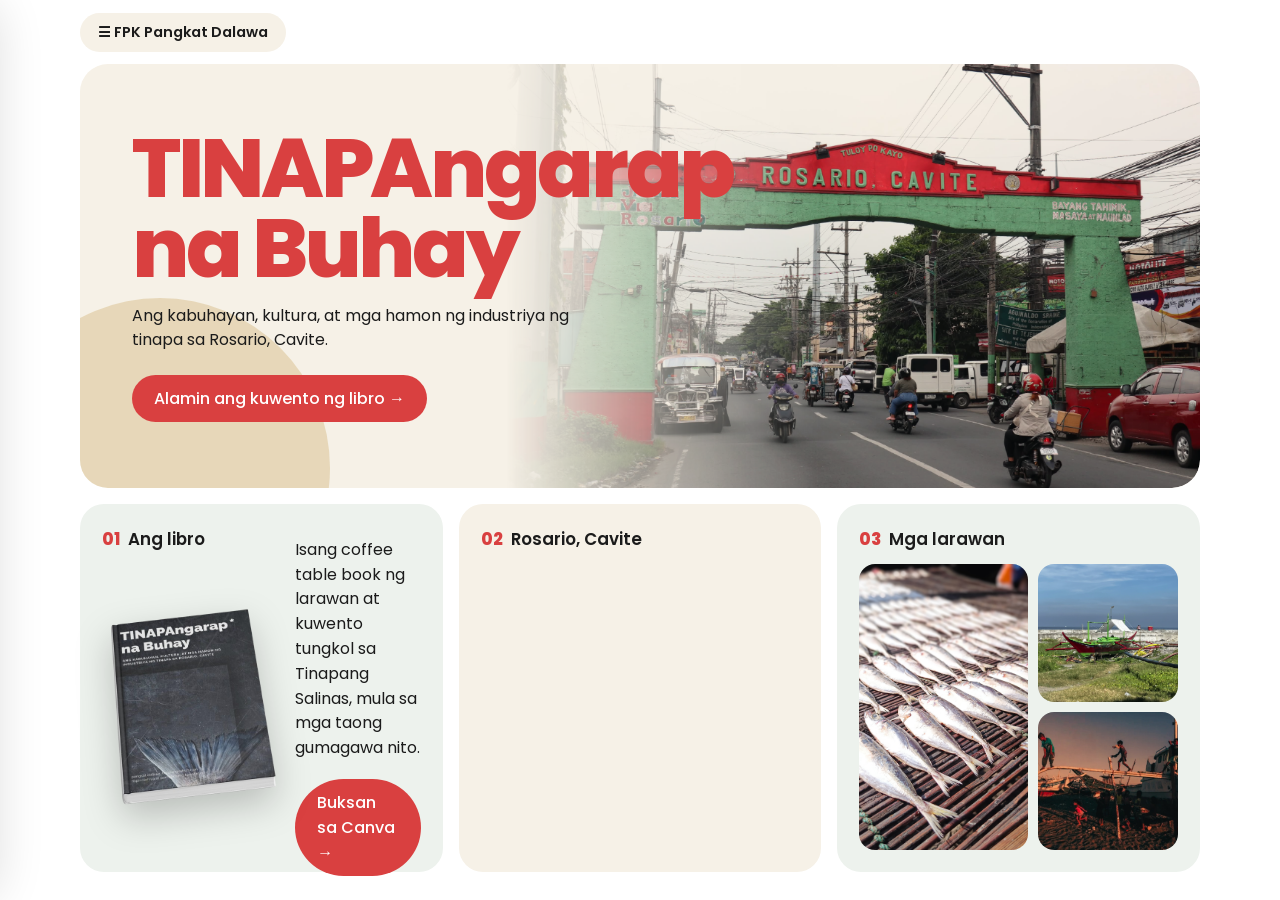
==== index.html @ a2324014 "Changes to be committed: 	modified:   index.html" ====
<!DOCTYPE html>
<html lang="fil">
<head>
  <meta charset="UTF-8">
  <meta name="viewport" content="width=device-width, initial-scale=1.0">
  <title>TINAPAngarap na Buhay</title>
  <link rel="preconnect" href="https://fonts.googleapis.com">
  <link href="https://fonts.googleapis.com/css2?family=Poppins:wght@400;500;600;800&display=swap" rel="stylesheet">
  <link rel="stylesheet" href="index.css">
</head>
<body>
<div class="app-wrapper" id="app">

  <aside class="sidebar">
    <div class="sidebar-inner">
      <div class="sidebar-header">
        <span>FPK Pangkat Dalawa</span>
        <button id="close-btn" aria-label="Isara ang menu">✕</button>
      </div>
      <nav class="sidebar-nav">
        <!-- ✏️ EDIT YOUR MENU HERE: change the text between <a> tags and the href link.
             To add an item, copy one <li> line. To remove one, delete its line. -->
        <ul>
          <li><a href="about.html">Tungkol sa libro at sa pangkat</a></li>
          <li><a href="https://canva.link/3npjqg6sj8sj1i7" target="_blank" rel="noopener">Basahin ang libro</a></li>
          <li><a href="https://www.google.com/maps?q=Rosario,+Cavite,+Philippines" target="_blank" rel="noopener">Mapa ng Rosario, Cavite</a></li>
          <li><a href="#" target="_blank" rel="noopener">Mga larawan</a></li>
          <li><a href="https://drive.google.com/drive/folders/1BGVXamzc41keCKKoG1qbQ9vB430K8awQ" target="_blank" rel="noopener">Dokumentasyon</a></li>
        </ul>
      </nav>
    </div>
  </aside>

  <main class="main-area">
    <!-- Menu trigger sits outside the frame -->
    <div class="menu-bar">
      <button id="open-btn" class="menu-btn">☰ FPK Pangkat Dalawa</button>
    </div>

    <div class="grid-container">
      <header class="top-box">
        <img class="hero-photo" src="images/rosario.png" alt="Arko ng Rosario, Cavite">
        <div class="promo">
          <h1>TINAPAngarap<br>na Buhay</h1>
          <p class="promo-sub">Ang kabuhayan, kultura, at mga hamon ng industriya ng tinapa sa Rosario, Cavite.</p>
          <a class="cta" href="about.html">Alamin ang kuwento ng libro</a>
        </div>
      </header>

      <section class="card card-book" id="book">
        <h2><span class="num">01</span>Ang libro</h2>
        <div class="book-row">
          <img class="cover" src="images/book_cover.png" alt="Pabalat ng TINAPAngarap na Buhay">
          <div class="book-text">
            <p>Isang coffee table book ng larawan at kuwento tungkol sa Tinapang Salinas, mula sa mga taong gumagawa nito.</p>
            <!-- TODO: replace # with your Canva share link -->
            <a class="cta" href="https://canva.link/3npjqg6sj8sj1i7" target="_blank" rel="noopener">Buksan sa Canva</a>
          </div>
        </div>
      </section>

      <section class="card card-map" id="map">
        <h2><span class="num">02</span>Rosario, Cavite</h2>
        <iframe title="Mapa ng Rosario, Cavite" src="https://www.google.com/maps?q=Rosario,+Cavite,+Philippines&output=embed" loading="lazy"></iframe>
      </section>

      <section class="card card-photos" id="photos">
        <h2><span class="num">03</span>Mga larawan</h2>
        <div class="photo-grid">
          <img class="tall" src="images/isda2.jpg" alt="Tinapang pinatutuyo sa mga rack">
          <img src="images/bangka.png" alt="Mga bangka sa baybayin">
          <img src="images/bata.png" alt="Mga batang naglalaro sa bangka">
        </div>
      </section>
    </div>
  </main>
</div>

<script>
  const app = document.getElementById('app');
  document.getElementById('open-btn').addEventListener('click', () => app.classList.add('sidebar-open'));
  document.getElementById('close-btn').addEventListener('click', () => app.classList.remove('sidebar-open'));
</script>
</body>
</html>
---- index.css ----
:root {
  --red: #d94040;
  --ink: #1b1b1b;
  --paper: #f6f1e7;
  --sage: #edf2ed;
  --sand: #dac494;
}

* { box-sizing: border-box; margin: 0; }

body { background: #fff; color: var(--ink); font-family: "Poppins", sans-serif; }

.app-wrapper { position: relative; height: 100vh; overflow: hidden; }

/* ---------- Sidebar ---------- */
.sidebar {
  position: absolute;
  inset: 0 auto 0 0;
  width: 290px;
  background: #fff;
  border-radius: 0 28px 28px 0;
  box-shadow: 10px 0 50px rgba(0, 0, 0, 0.14);
  z-index: 10;
  transform: translateX(-105%);
  transition: transform 0.35s ease;
}
.app-wrapper.sidebar-open .sidebar { transform: translateX(0); }

.sidebar-inner { height: 100%; display: grid; grid-template-rows: 76px 1fr; }

.sidebar-header {
  display: flex;
  justify-content: space-between;
  align-items: center;
  padding: 0 20px 0 28px;
  font-weight: 800;
  color: var(--red);
  letter-spacing: -0.02em;
}

#close-btn {
  width: 38px; height: 38px;
  border: none; border-radius: 50%;
  background: var(--sage);
  cursor: pointer;
}
#close-btn:hover { background: var(--sand); }

.sidebar-nav { padding: 8px 16px 24px; }
.sidebar-nav ul { list-style: none; padding: 0; display: grid; gap: 4px; }
.sidebar-nav a {
  display: block;
  padding: 13px 14px;
  border-radius: 14px;
  color: var(--ink);
  text-decoration: none;
  font-weight: 500;
  transition: background 0.2s, color 0.2s, padding 0.2s;
}
.sidebar-nav a:hover { background: var(--sage); color: var(--red); padding-left: 20px; }

/* ---------- Main ---------- */
.main-area { height: 100%; padding: 0 80px 28px; display: flex; flex-direction: column; }

.menu-bar { height: 64px; display: flex; align-items: center; }
.menu-btn {
  background: var(--paper);
  border: none;
  border-radius: 999px;
  padding: 9px 18px;
  font: 600 0.9rem "Poppins", sans-serif;
  color: var(--ink);
  cursor: pointer;
  transition: background 0.2s, color 0.2s;
}
.menu-btn:hover { background: var(--red); color: #fff; }

.grid-container {
  flex: 1;
  min-height: 0;
  display: grid;
  grid-template-columns: repeat(3, 1fr);
  grid-template-rows: 1.15fr 1fr;
  grid-template-areas: "top top top" "col1 col2 col3";
  gap: 16px;
}

/* ---------- Hero ---------- */
.top-box {
  grid-area: top;
  position: relative;
  background: var(--paper);
  border-radius: 28px;
  padding: 16px 52px;
  display: flex;
  align-items: center;
  overflow: hidden;
}
.top-box::before {               /* soft decorative circle */
  content: "";
  position: absolute;
  width: 340px; height: 340px;
  left: -90px; bottom: -150px;
  border-radius: 50%;
  background: var(--sand);
  opacity: 0.55;
}
.hero-photo {
  position: absolute;
  top: 0; right: 0;
  width: 62%; height: 100%;
  object-fit: cover;
  mix-blend-mode: multiply;      /* white sky melts into the warm background */
  -webkit-mask-image: linear-gradient(90deg, transparent, #000 45%);
  mask-image: linear-gradient(90deg, transparent, #000 45%);
}
.promo { position: relative; }
.promo h1 {
  font-weight: 800;
  font-size: clamp(2.2rem, 6.5vw, 5.5rem);
  line-height: 0.95;
  letter-spacing: -0.04em;
  color: var(--red);
}
.promo-sub { max-width: 44ch; margin: 16px 0 22px; line-height: 1.55; }

/* ---------- Cards ---------- */
.card {
  background: var(--sage);
  border-radius: 24px;
  padding: 22px;
  display: flex;
  flex-direction: column;
  gap: 12px;
  min-height: 0;
  transition: transform 0.25s ease, box-shadow 0.25s ease;
}
.card:nth-child(3) { background: var(--paper); }
.card:hover { transform: translateY(-3px); box-shadow: 0 14px 32px rgba(0, 0, 0, 0.08); }

.card h2 { font-size: 1.05rem; font-weight: 600; }
.num { color: var(--red); font-weight: 800; margin-right: 8px; }
.card p { line-height: 1.55; max-width: 40ch; }

.book-row { flex: 1; min-height: 0; display: flex; gap: 18px; align-items: center; }
.cover { height: 100%; width: auto; max-width: 55%; object-fit: contain; filter: drop-shadow(0 14px 18px rgba(0, 0, 0, 0.22)); }
.book-text { display: flex; flex-direction: column; gap: 18px; }

.card-map iframe { flex: 1; width: 100%; min-height: 0; border: 0; border-radius: 16px; }

.photo-grid {
  flex: 1; min-height: 0;
  display: grid;
  grid-template-columns: 1.2fr 1fr;
  grid-template-rows: 1fr 1fr;
  gap: 10px;
}
.photo-grid img { width: 100%; height: 100%; min-height: 0; object-fit: cover; border-radius: 16px; }
.photo-grid .tall { grid-row: 1 / 3; }

/* ---------- Buttons ---------- */
.cta {
  display: inline-block;
  align-self: flex-start;
  background: var(--red);
  color: #fff;
  border-radius: 999px;
  padding: 11px 22px;
  font-weight: 500;
  text-decoration: none;
  transition: background 0.2s, transform 0.2s;
}
.cta::after { content: " →"; }
.cta:hover { background: var(--ink); transform: translateX(3px); }
button:focus-visible, a:focus-visible { outline: 2px solid var(--red); outline-offset: 3px; }

@media (max-width: 900px) {
  .app-wrapper { height: auto; min-height: 100vh; }
  .main-area { padding: 0 16px 16px; }
  .grid-container { grid-template-columns: 1fr; grid-template-rows: auto; grid-template-areas: none; }
  .top-box { grid-area: auto; min-height: 340px; padding: 24px; }
  .card { min-height: 320px; }
}
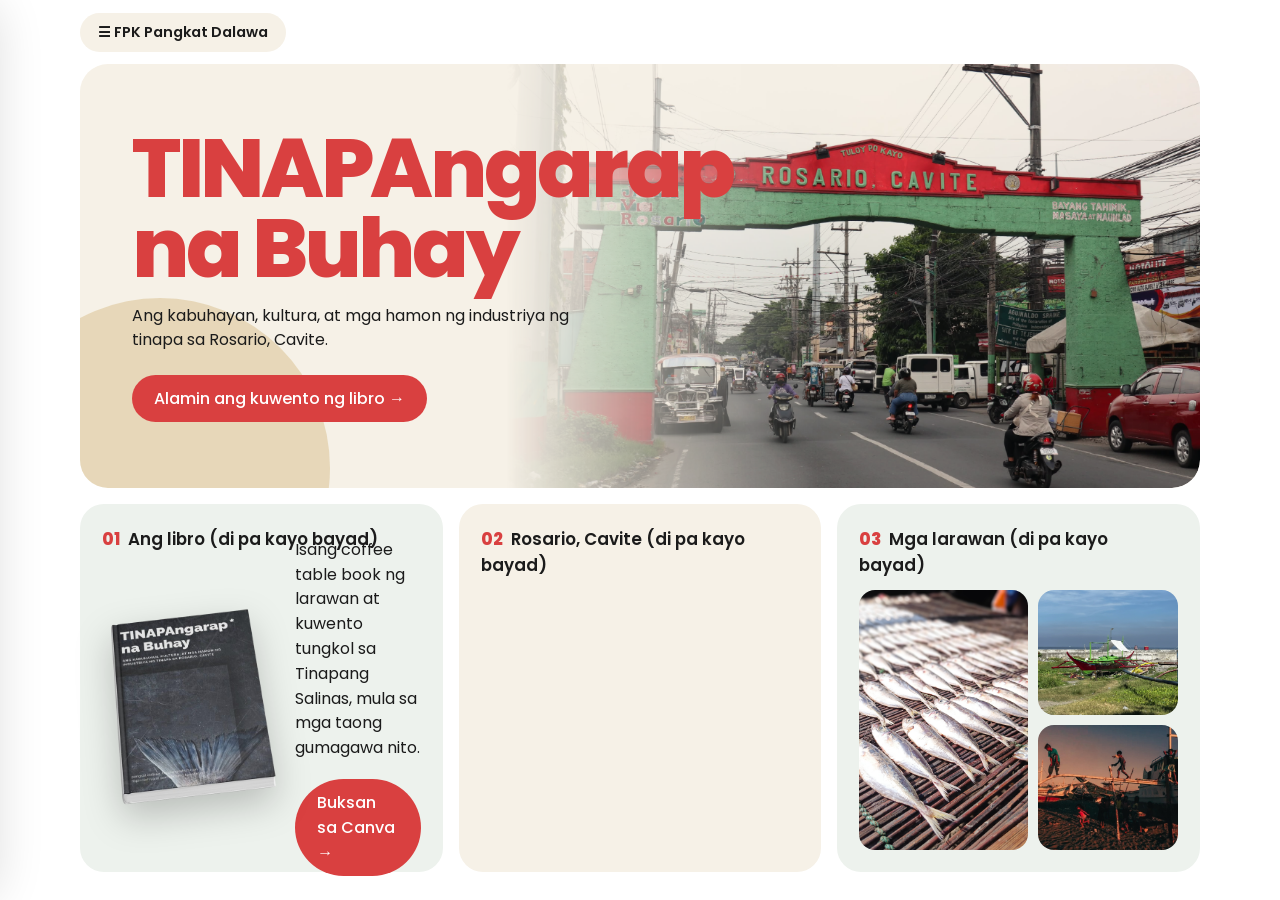
==== commit b2e939ea: "Changes to be committed: 	modified:   about.html 	modified:   index.html" ====
--- a/index.html
+++ b/index.html
@@ -24,7 +24,7 @@
           <li><a href="about.html">Tungkol sa libro at sa pangkat</a></li>
           <li><a href="https://canva.link/3npjqg6sj8sj1i7" target="_blank" rel="noopener">Basahin ang libro</a></li>
           <li><a href="https://www.google.com/maps?q=Rosario,+Cavite,+Philippines" target="_blank" rel="noopener">Mapa ng Rosario, Cavite</a></li>
-          <li><a href="#" target="_blank" rel="noopener">Mga larawan</a></li>
+          <li><a href="https://drive.google.com/drive/folders/1zRUcbOGKLsIfdhUnGhIcEJ6HrDIJbaxH" target="_blank" rel="noopener">Mga larawan</a></li>
           <li><a href="https://drive.google.com/drive/folders/1BGVXamzc41keCKKoG1qbQ9vB430K8awQ" target="_blank" rel="noopener">Dokumentasyon</a></li>
         </ul>
       </nav>
@@ -48,7 +48,7 @@
       </header>
 
       <section class="card card-book" id="book">
-        <h2><span class="num">01</span>Ang libro</h2>
+        <h2><span class="num">01</span>Ang libro (di pa kayo bayad)</h2>
         <div class="book-row">
           <img class="cover" src="images/book_cover.png" alt="Pabalat ng TINAPAngarap na Buhay">
           <div class="book-text">
@@ -60,12 +60,12 @@
       </section>
 
       <section class="card card-map" id="map">
-        <h2><span class="num">02</span>Rosario, Cavite</h2>
+        <h2><span class="num">02</span>Rosario, Cavite (di pa kayo bayad)</h2>
         <iframe title="Mapa ng Rosario, Cavite" src="https://www.google.com/maps?q=Rosario,+Cavite,+Philippines&output=embed" loading="lazy"></iframe>
       </section>
 
       <section class="card card-photos" id="photos">
-        <h2><span class="num">03</span>Mga larawan</h2>
+        <h2><span class="num">03</span>Mga larawan (di pa kayo bayad)</h2>
         <div class="photo-grid">
           <img class="tall" src="images/isda2.jpg" alt="Tinapang pinatutuyo sa mga rack">
           <img src="images/bangka.png" alt="Mga bangka sa baybayin">
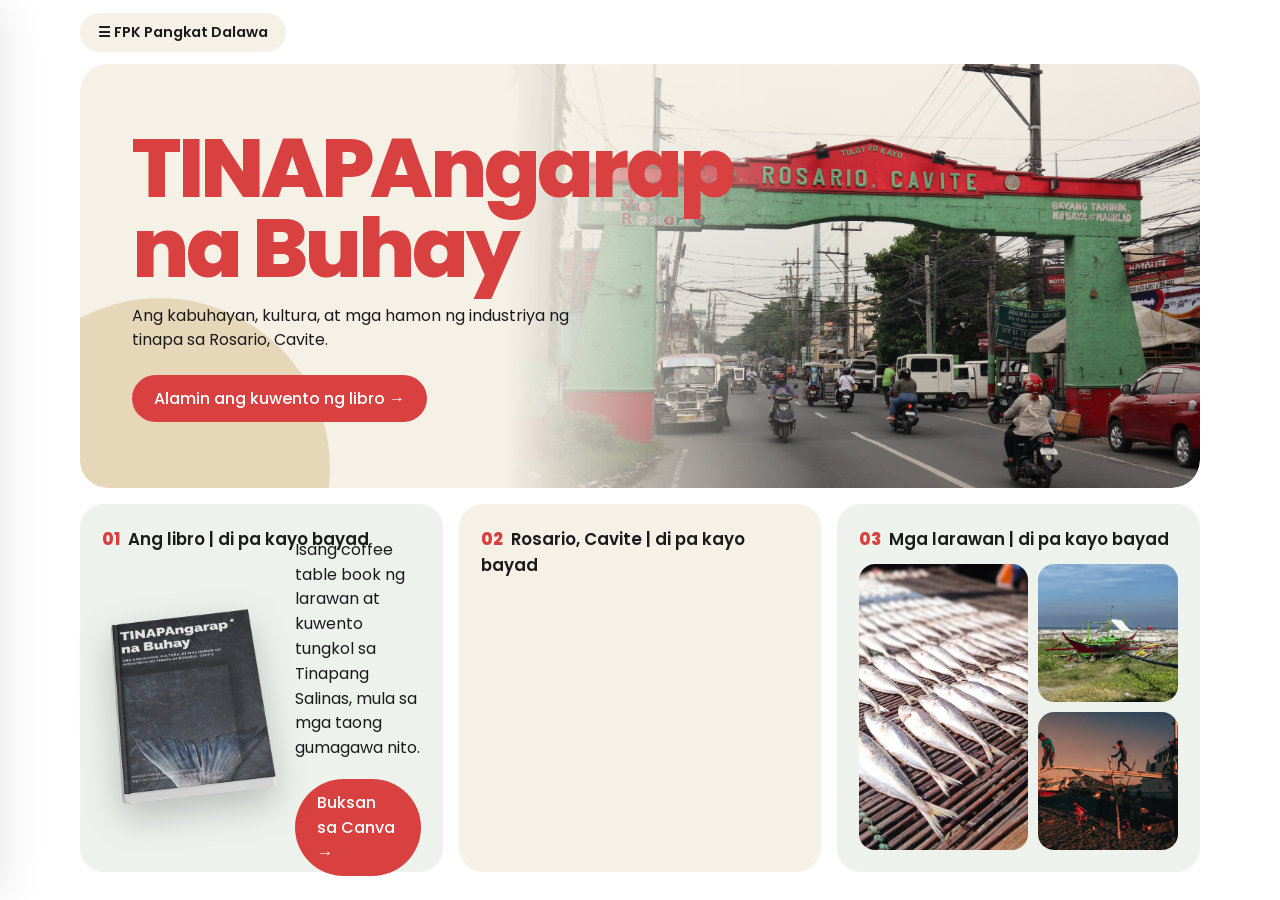
==== commit 9c4e7e83: "Changes to be committed: 	modified:   index.html" ====
--- a/index.html
+++ b/index.html
@@ -48,7 +48,7 @@
       </header>
 
       <section class="card card-book" id="book">
-        <h2><span class="num">01</span>Ang libro (di pa kayo bayad)</h2>
+        <h2><span class="num">01</span>Ang libro | di pa kayo bayad</h2>
         <div class="book-row">
           <img class="cover" src="images/book_cover.png" alt="Pabalat ng TINAPAngarap na Buhay">
           <div class="book-text">
@@ -60,12 +60,12 @@
       </section>
 
       <section class="card card-map" id="map">
-        <h2><span class="num">02</span>Rosario, Cavite (di pa kayo bayad)</h2>
+        <h2><span class="num">02</span>Rosario, Cavite | di pa kayo bayad</h2>
         <iframe title="Mapa ng Rosario, Cavite" src="https://www.google.com/maps?q=Rosario,+Cavite,+Philippines&output=embed" loading="lazy"></iframe>
       </section>
 
       <section class="card card-photos" id="photos">
-        <h2><span class="num">03</span>Mga larawan (di pa kayo bayad)</h2>
+        <h2><span class="num">03</span>Mga larawan | di pa kayo bayad</h2>
         <div class="photo-grid">
           <img class="tall" src="images/isda2.jpg" alt="Tinapang pinatutuyo sa mga rack">
           <img src="images/bangka.png" alt="Mga bangka sa baybayin">
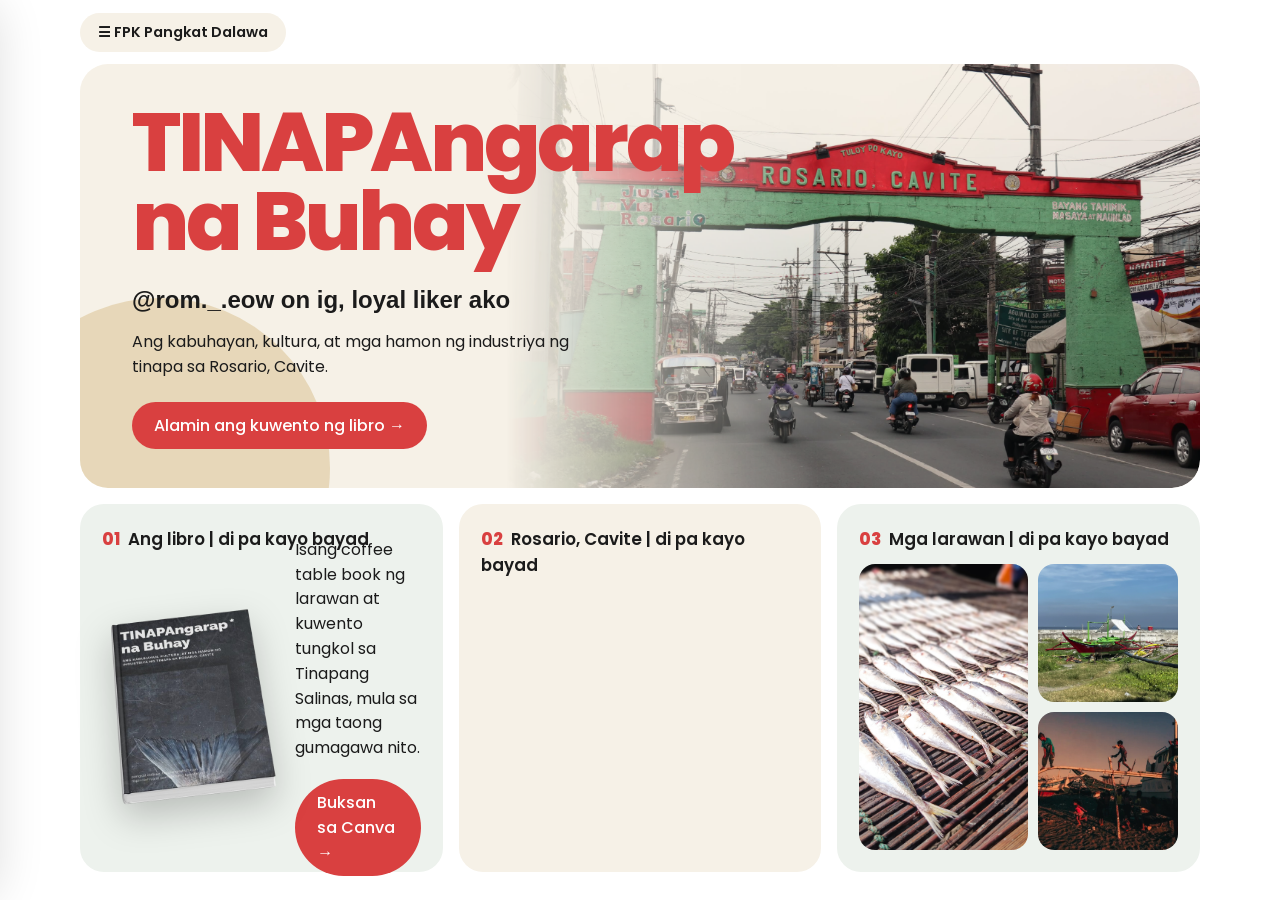
==== commit 5034f2fa: "Changes to be committed: 	modified:   index.html" ====
--- a/index.html
+++ b/index.html
@@ -4,6 +4,7 @@
   <meta charset="UTF-8">
   <meta name="viewport" content="width=device-width, initial-scale=1.0">
   <title>TINAPAngarap na Buhay</title>
+  <link rel="icon" type="images/logo.png" href="images/logo.png"/>
   <link rel="preconnect" href="https://fonts.googleapis.com">
   <link href="https://fonts.googleapis.com/css2?family=Poppins:wght@400;500;600;800&display=swap" rel="stylesheet">
   <link rel="stylesheet" href="index.css">
@@ -42,6 +43,8 @@
         <img class="hero-photo" src="images/rosario.png" alt="Arko ng Rosario, Cavite">
         <div class="promo">
           <h1>TINAPAngarap<br>na Buhay</h1>
+          <br>
+          <h2>@rom._.eow on ig, loyal liker ako</h2>
           <p class="promo-sub">Ang kabuhayan, kultura, at mga hamon ng industriya ng tinapa sa Rosario, Cavite.</p>
           <a class="cta" href="about.html">Alamin ang kuwento ng libro</a>
         </div>
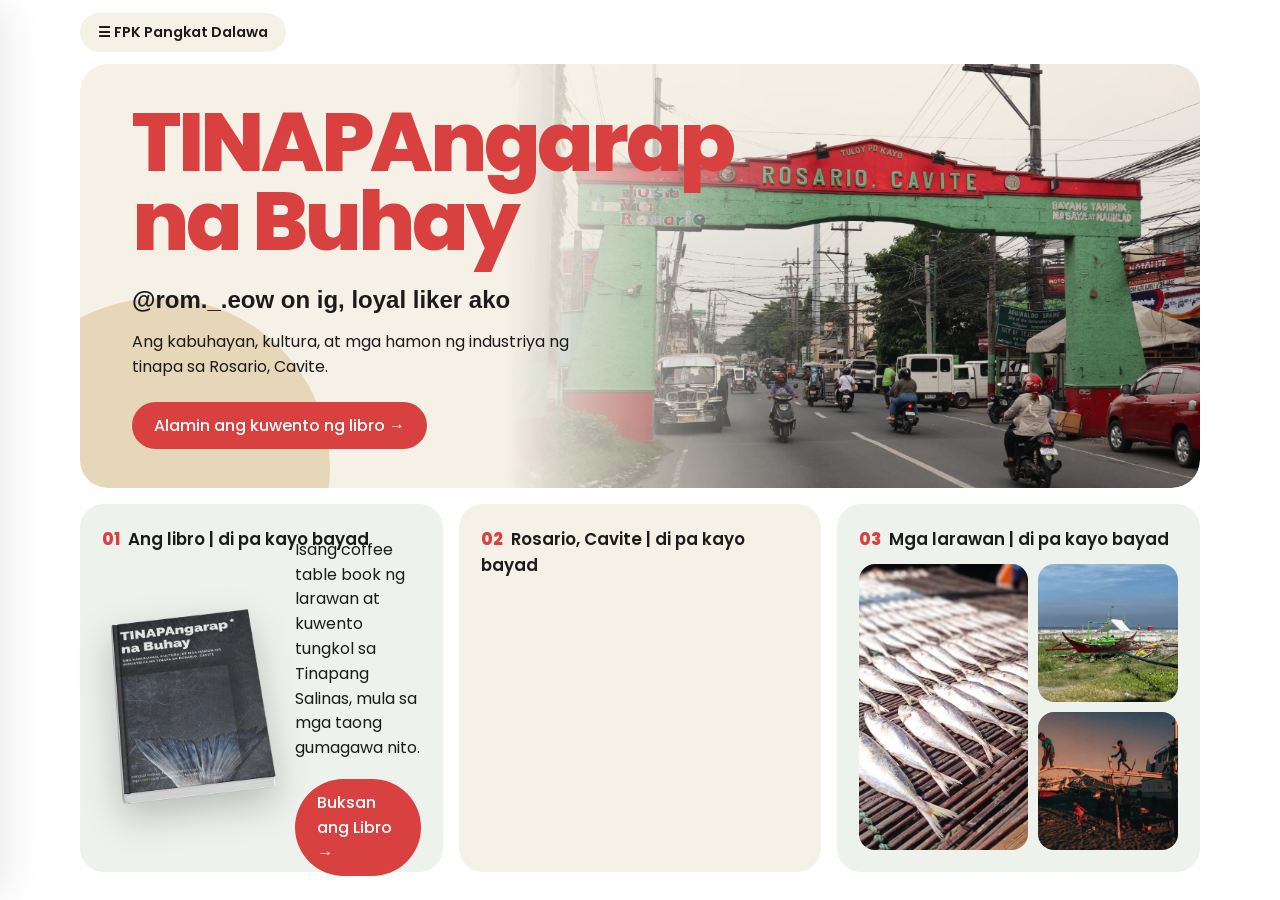
==== commit 91ab0a6c: "Changes to be committed: 	modified:   index.html" ====
--- a/index.html
+++ b/index.html
@@ -23,7 +23,7 @@
              To add an item, copy one <li> line. To remove one, delete its line. -->
         <ul>
           <li><a href="about.html">Tungkol sa libro at sa pangkat</a></li>
-          <li><a href="https://canva.link/3npjqg6sj8sj1i7" target="_blank" rel="noopener">Basahin ang libro</a></li>
+          <li><a href="https://heyzine.com/flip-book/fc802aa463.html" target="_blank" rel="noopener">Basahin ang libro</a></li>
           <li><a href="https://www.google.com/maps?q=Rosario,+Cavite,+Philippines" target="_blank" rel="noopener">Mapa ng Rosario, Cavite</a></li>
           <li><a href="https://drive.google.com/drive/folders/1zRUcbOGKLsIfdhUnGhIcEJ6HrDIJbaxH" target="_blank" rel="noopener">Mga larawan</a></li>
           <li><a href="https://drive.google.com/drive/folders/1BGVXamzc41keCKKoG1qbQ9vB430K8awQ" target="_blank" rel="noopener">Dokumentasyon</a></li>
@@ -57,7 +57,7 @@
           <div class="book-text">
             <p>Isang coffee table book ng larawan at kuwento tungkol sa Tinapang Salinas, mula sa mga taong gumagawa nito.</p>
             <!-- TODO: replace # with your Canva share link -->
-            <a class="cta" href="https://canva.link/3npjqg6sj8sj1i7" target="_blank" rel="noopener">Buksan sa Canva</a>
+            <a class="cta" href="https://heyzine.com/flip-book/fc802aa463.html" target="_blank" rel="noopener">Buksan ang Libro</a>
           </div>
         </div>
       </section>
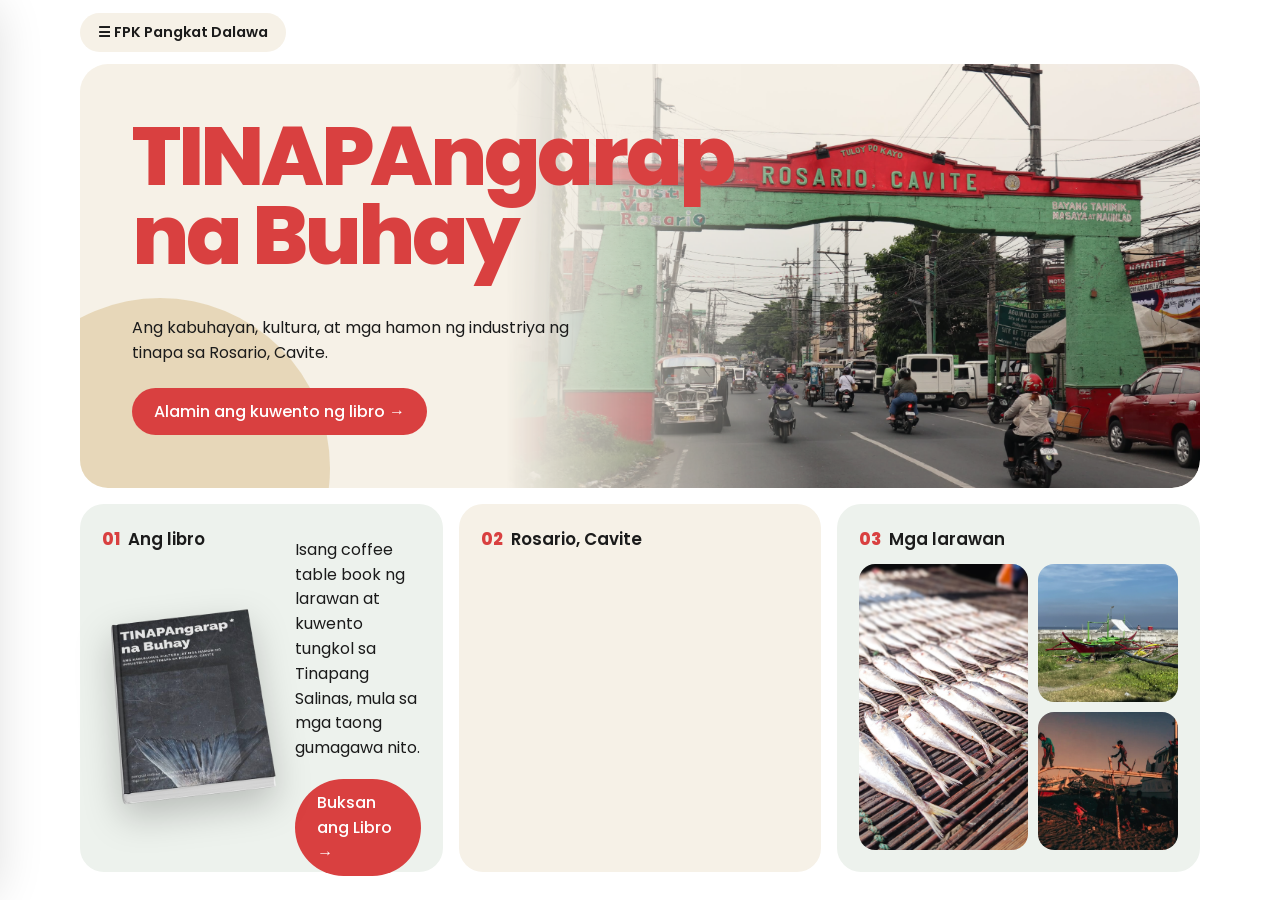
==== commit 3c117e72: "Changes to be committed: 	modified:   index.html" ====
--- a/index.html
+++ b/index.html
@@ -23,7 +23,7 @@
              To add an item, copy one <li> line. To remove one, delete its line. -->
         <ul>
           <li><a href="about.html">Tungkol sa libro at sa pangkat</a></li>
-          <li><a href="https://heyzine.com/flip-book/fc802aa463.html" target="_blank" rel="noopener">Basahin ang libro</a></li>
+          <li><a href="https://heyzine.com/flip-book/08e50135d4.html" target="_blank" rel="noopener">Basahin ang libro</a></li>
           <li><a href="https://www.google.com/maps?q=Rosario,+Cavite,+Philippines" target="_blank" rel="noopener">Mapa ng Rosario, Cavite</a></li>
           <li><a href="https://drive.google.com/drive/folders/1zRUcbOGKLsIfdhUnGhIcEJ6HrDIJbaxH" target="_blank" rel="noopener">Mga larawan</a></li>
           <li><a href="https://drive.google.com/drive/folders/1BGVXamzc41keCKKoG1qbQ9vB430K8awQ" target="_blank" rel="noopener">Dokumentasyon</a></li>
@@ -44,31 +44,30 @@
         <div class="promo">
           <h1>TINAPAngarap<br>na Buhay</h1>
           <br>
-          <h2>@rom._.eow on ig, loyal liker ako</h2>
           <p class="promo-sub">Ang kabuhayan, kultura, at mga hamon ng industriya ng tinapa sa Rosario, Cavite.</p>
           <a class="cta" href="about.html">Alamin ang kuwento ng libro</a>
         </div>
       </header>
 
       <section class="card card-book" id="book">
-        <h2><span class="num">01</span>Ang libro | di pa kayo bayad</h2>
+        <h2><span class="num">01</span>Ang libro</h2>
         <div class="book-row">
           <img class="cover" src="images/book_cover.png" alt="Pabalat ng TINAPAngarap na Buhay">
           <div class="book-text">
             <p>Isang coffee table book ng larawan at kuwento tungkol sa Tinapang Salinas, mula sa mga taong gumagawa nito.</p>
             <!-- TODO: replace # with your Canva share link -->
-            <a class="cta" href="https://heyzine.com/flip-book/fc802aa463.html" target="_blank" rel="noopener">Buksan ang Libro</a>
+            <a class="cta" href="https://heyzine.com/flip-book/08e50135d4.html" target="_blank" rel="noopener">Buksan ang Libro</a>
           </div>
         </div>
       </section>
 
       <section class="card card-map" id="map">
-        <h2><span class="num">02</span>Rosario, Cavite | di pa kayo bayad</h2>
+        <h2><span class="num">02</span>Rosario, Cavite</h2>
         <iframe title="Mapa ng Rosario, Cavite" src="https://www.google.com/maps?q=Rosario,+Cavite,+Philippines&output=embed" loading="lazy"></iframe>
       </section>
 
       <section class="card card-photos" id="photos">
-        <h2><span class="num">03</span>Mga larawan | di pa kayo bayad</h2>
+        <h2><span class="num">03</span>Mga larawan</h2>
         <div class="photo-grid">
           <img class="tall" src="images/isda2.jpg" alt="Tinapang pinatutuyo sa mga rack">
           <img src="images/bangka.png" alt="Mga bangka sa baybayin">
